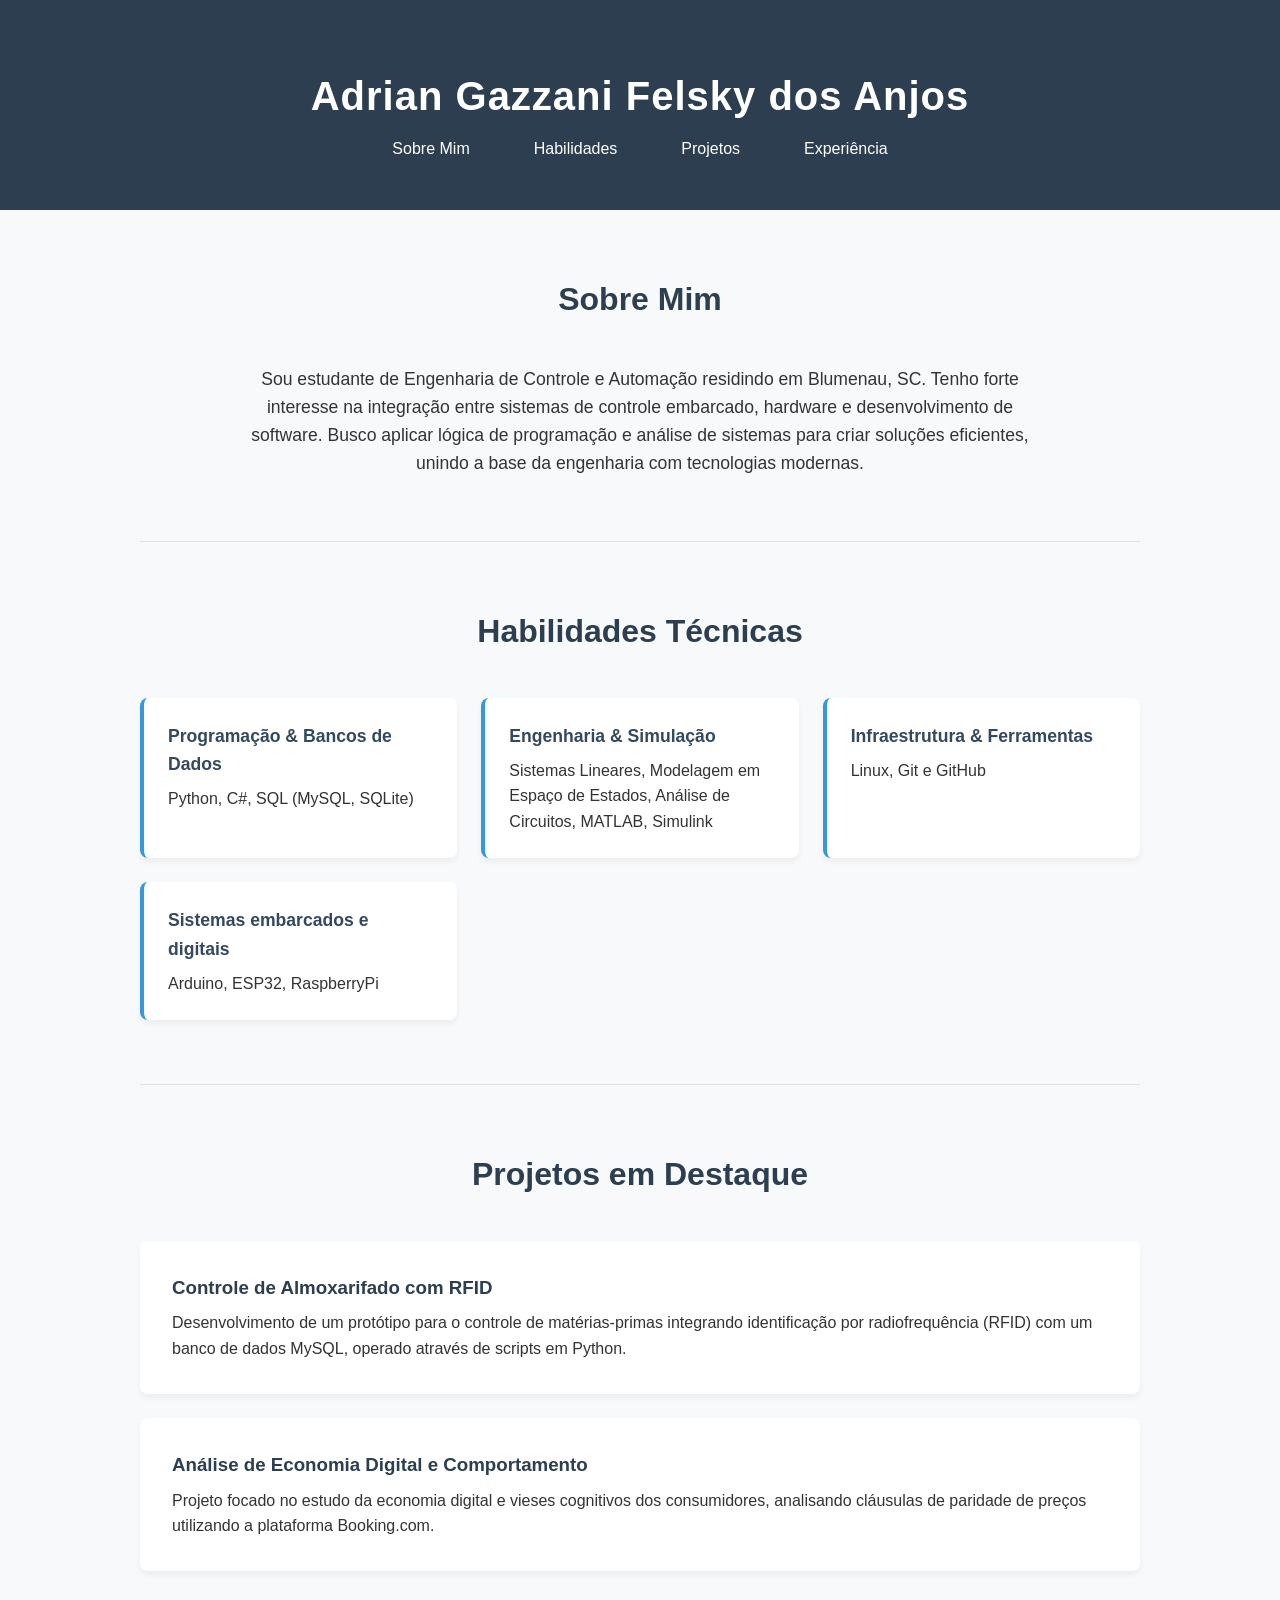
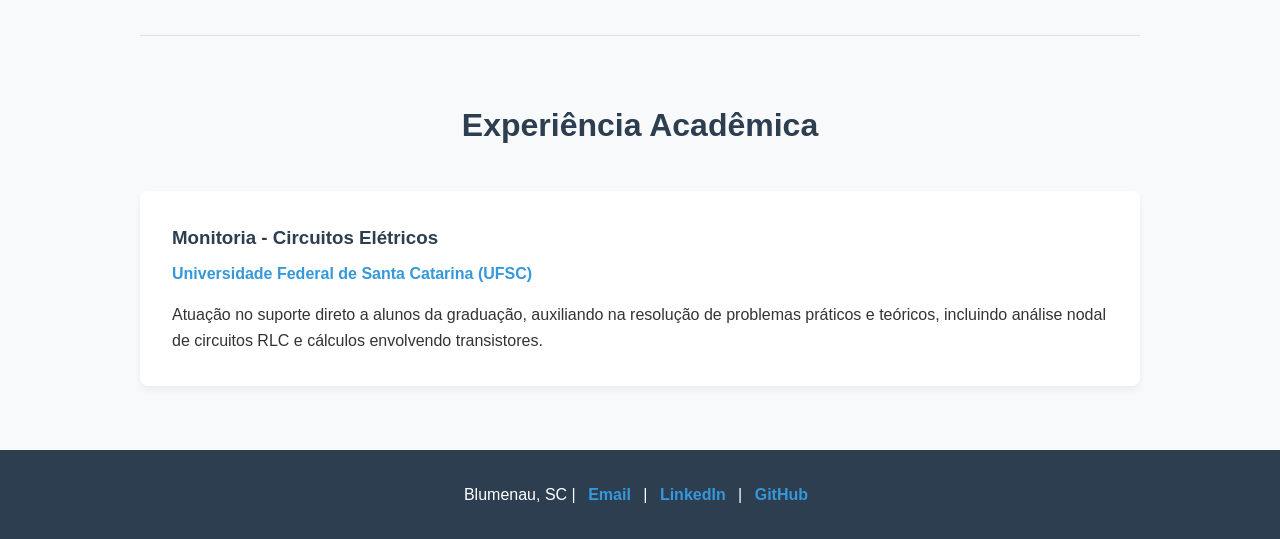
==== Módulo 4 - HTML5 e CSS3/Aula 2/portfolio2/index.html @ d0f96d9a "Aula 2 e portfólio." ====
<!DOCTYPE html>
<html lang="pt-BR">
<head>
    <meta charset="UTF-8">
    <meta name="viewport" content="width=device-width, initial-scale=1.0">
    <title>Adrian Gazzani | Portfólio</title>
    <link rel="stylesheet" href="style.css">
</head>
<body>
    <header>
        <div class="container">
            <h1>Adrian Gazzani Felsky dos Anjos</h1>
            <nav>
                <ul>
                    <li><a href="#sobre">Sobre Mim</a></li>
                    <li><a href="#habilidades">Habilidades</a></li>
                    <li><a href="#projetos">Projetos</a></li>
                    <li><a href="#experiencia">Experiência</a></li>
                </ul>
            </nav>
        </div>
    </header>

    <main class="container">
        <!-- Seção: Sobre Mim -->
        <section id="sobre" class="section">
            <h2>Sobre Mim</h2>
            <div class="about-content">
                <p>Sou estudante de Engenharia de Controle e Automação residindo em Blumenau, SC. Tenho forte interesse na integração entre sistemas de controle embarcado, hardware e desenvolvimento de software. Busco aplicar lógica de programação e análise de sistemas para criar soluções eficientes, unindo a base da engenharia com tecnologias modernas.</p>
            </div>
        </section>

        <!-- Seção: Habilidades Técnicas -->
        <section id="habilidades" class="section">
            <h2>Habilidades Técnicas</h2>
            <div class="skills-grid">
                <div class="skill-card">
                    <h3>Programação & Bancos de Dados</h3>
                    <p>Python, C#, SQL (MySQL, SQLite)</p>
                </div>
                <div class="skill-card">
                    <h3>Engenharia & Simulação</h3>
                    <p>Sistemas Lineares, Modelagem em Espaço de Estados, Análise de Circuitos, MATLAB, Simulink</p>
                </div>
                <div class="skill-card">
                    <h3>Infraestrutura & Ferramentas</h3>
                    <p>Linux, Git e GitHub</p>
                </div>
                <div class="skill-card">
                    <h3>Sistemas embarcados e digitais</h3>
                    <p>Arduino, ESP32, RaspberryPi</p>
                </div>
            </div>
        </section>

        <!-- Seção: Projetos -->
        <section id="projetos" class="section">
            <h2>Projetos em Destaque</h2>
            <div class="project-list">
                <article class="project-card">
                    <h3>Controle de Almoxarifado com RFID</h3>
                    <p>Desenvolvimento de um protótipo para o controle de matérias-primas integrando identificação por radiofrequência (RFID) com um banco de dados MySQL, operado através de scripts em Python.</p>
                </article>
                <article class="project-card">
                    <h3>Análise de Economia Digital e Comportamento</h3>
                    <p>Projeto focado no estudo da economia digital e vieses cognitivos dos consumidores, analisando cláusulas de paridade de preços utilizando a plataforma Booking.com.</p>
                </article>
            </div>
        </section>

        <!-- Seção: Experiência -->
        <section id="experiencia" class="section">
            <h2>Experiência Acadêmica</h2>
            <div class="experience-card">
                <h3>Monitoria - Circuitos Elétricos</h3>
                <p><strong>Universidade Federal de Santa Catarina (UFSC)</strong></p>
                <p>Atuação no suporte direto a alunos da graduação, auxiliando na resolução de problemas práticos e teóricos, incluindo análise nodal de circuitos RLC e cálculos envolvendo transistores.</p>
            </div>
        </section>
    </main>

    <footer>
        <div class="container">
            <p>Blumenau, SC | <a href="mailto:adriangazzani@gmail.com">Email</a> | <a href="https://linkedin.com/in/adriangazzani" target="_blank">LinkedIn</a> | <a href="https://github.com/adrianfelsky" target="_blank">GitHub</a></p>
        </div>
    </footer>
</body>
</html>
---- Módulo 4 - HTML5 e CSS3/Aula 2/portfolio2/style.css ----
/* Variáveis de cores para facilitar manutenção */
:root {
    --primary-color: #2c3e50;
    --secondary-color: #34495e;
    --accent-color: #3498db;
    --bg-color: #f8f9fa;
    --text-color: #333333;
    --card-bg: #ffffff;
}

/* Reset básico */
* {
    margin: 0;
    padding: 0;
    box-sizing: border-box;
    font-family: 'Segoe UI', Tahoma, Geneva, Verdana, sans-serif;
}

/* Tipografia e Fundo */
body {
    background-color: var(--bg-color);
    color: var(--text-color);
    line-height: 1.6;
}

/* Container centralizador */
.container {
    width: 90%;
    max-width: 1000px;
    margin: 0 auto;
}

/* Cabeçalho */
header {
    background-color: var(--primary-color);
    color: white;
    padding: 4rem 0 3rem;
    text-align: center;
}

header h1 {
    font-size: 2.5rem;
    margin-bottom: 0.5rem;
    letter-spacing: 1px;
}

header p {
    font-size: 1.2rem;
    color: #bdc3c7;
    margin-bottom: 2.5rem;
}

/* Navegação Principal */
nav ul {
    list-style: none;
    display: flex;
    justify-content: center;
    gap: 2rem;
    flex-wrap: wrap;
}

nav a {
    color: white;
    text-decoration: none;
    font-weight: 500;
    padding: 0.5rem 1rem;
    border-radius: 4px;
    transition: background-color 0.3s ease;
}

nav a:hover {
    background-color: var(--accent-color);
}

/* Configuração geral das seções */
.section {
    padding: 4rem 0;
    border-bottom: 1px solid #e0e0e0;
}

.section:last-of-type {
    border-bottom: none;
}

.section h2 {
    text-align: center;
    font-size: 2rem;
    margin-bottom: 2.5rem;
    color: var(--primary-color);
}

/* Sobre Mim */
.about-content {
    max-width: 800px;
    margin: 0 auto;
    text-align: center;
    font-size: 1.1rem;
}

/* Habilidades (CSS Grid) */
.skills-grid {
    display: grid;
    grid-template-columns: repeat(auto-fit, minmax(280px, 1fr));
    gap: 1.5rem;
}

.skill-card {
    background: var(--card-bg);
    padding: 1.5rem;
    border-radius: 8px;
    box-shadow: 0 4px 6px rgba(0,0,0,0.05);
    border-left: 4px solid var(--accent-color);
    transition: transform 0.2s ease;
}

.skill-card:hover {
    transform: translateY(-5px);
}

.skill-card h3 {
    font-size: 1.1rem;
    margin-bottom: 0.5rem;
    color: var(--secondary-color);
}

/* Projetos e Experiência */
.project-list, .experience-card-container {
    display: flex;
    flex-direction: column;
    gap: 1.5rem;
}

.project-card, .experience-card {
    background: var(--card-bg);
    padding: 2rem;
    border-radius: 8px;
    box-shadow: 0 4px 6px rgba(0,0,0,0.05);
}

.project-card h3, .experience-card h3 {
    color: var(--primary-color);
    margin-bottom: 0.5rem;
}

.experience-card strong {
    display: block;
    color: var(--accent-color);
    margin-bottom: 1rem;
}

/* Rodapé */
footer {
    text-align: center;
    padding: 2rem 0;
    background-color: var(--primary-color);
    color: white;
}

footer a {
    color: var(--accent-color);
    text-decoration: none;
    margin: 0 0.5rem;
    font-weight: bold;
}

footer a:hover {
    text-decoration: underline;
}

/* Responsividade adicional */
@media (max-width: 768px) {
    header h1 {
        font-size: 2rem;
    }
    
    nav ul {
        gap: 1rem;
    }
}
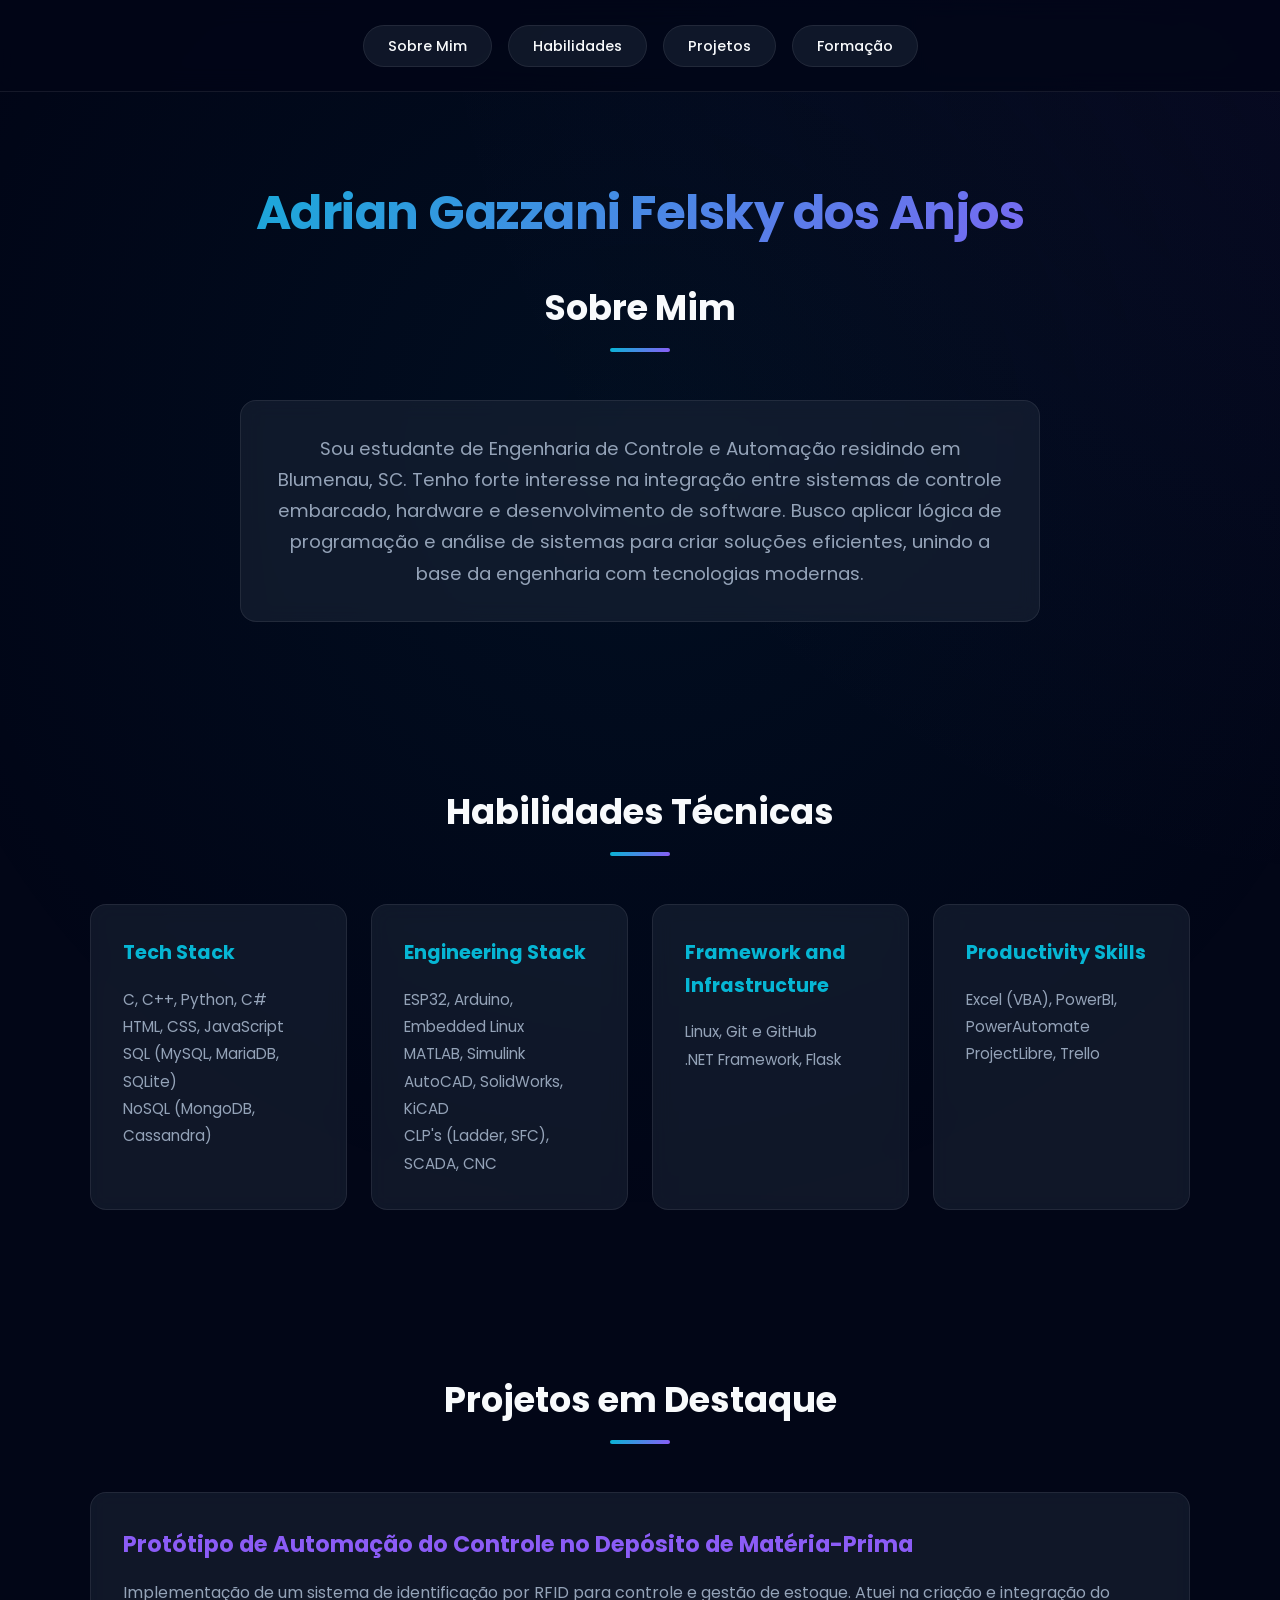
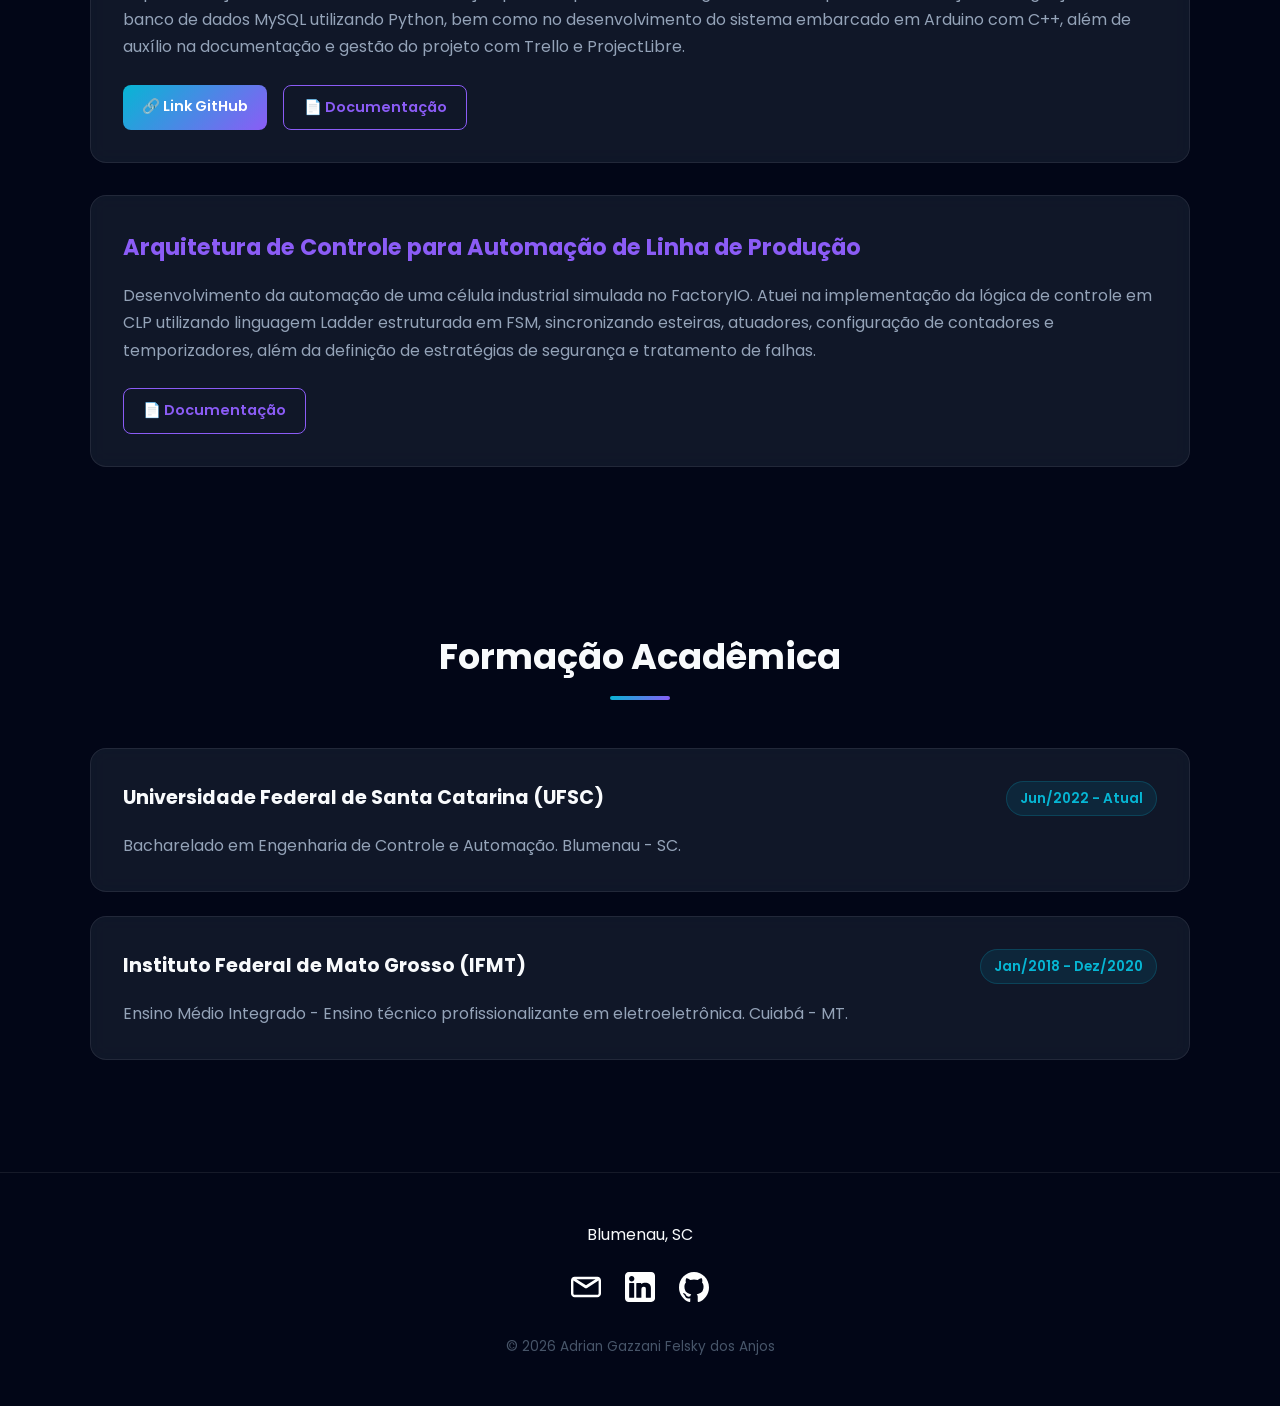
==== commit 709deaf3: "Atualização do portfólio." ====
--- a/Módulo 4 - HTML5 e CSS3/Aula 2/portfolio2/index.html
+++ b/Módulo 4 - HTML5 e CSS3/Aula 2/portfolio2/index.html
@@ -4,18 +4,23 @@
     <meta charset="UTF-8">
     <meta name="viewport" content="width=device-width, initial-scale=1.0">
     <title>Adrian Gazzani | Portfólio</title>
+    <link href="https://fonts.googleapis.com/css2?family=Poppins:wght@300;400;600;700&display=swap" rel="stylesheet">
     <link rel="stylesheet" href="style.css">
 </head>
+
 <body>
+    <!-- Fundo animado (opcional, feito via CSS) -->
+    <div class="bg-animation"></div>
+
     <header>
         <div class="container">
-            <h1>Adrian Gazzani Felsky dos Anjos</h1>
+            <!-- <h1 class="gradient-text">Adrian Gazzani Felsky dos Anjos</h1> -->
             <nav>
                 <ul>
                     <li><a href="#sobre">Sobre Mim</a></li>
                     <li><a href="#habilidades">Habilidades</a></li>
                     <li><a href="#projetos">Projetos</a></li>
-                    <li><a href="#experiencia">Experiência</a></li>
+                    <li><a href="#formacao">Formação</a></li>
                 </ul>
             </nav>
         </div>
@@ -23,65 +28,106 @@
 
     <main class="container">
         <!-- Seção: Sobre Mim -->
-        <section id="sobre" class="section">
+        <section id="sobre">
+            <h1 class="gradient-text">Adrian Gazzani Felsky dos Anjos</h1>
             <h2>Sobre Mim</h2>
-            <div class="about-content">
+            <div class="about-content glass-panel">
                 <p>Sou estudante de Engenharia de Controle e Automação residindo em Blumenau, SC. Tenho forte interesse na integração entre sistemas de controle embarcado, hardware e desenvolvimento de software. Busco aplicar lógica de programação e análise de sistemas para criar soluções eficientes, unindo a base da engenharia com tecnologias modernas.</p>
             </div>
         </section>
 
         <!-- Seção: Habilidades Técnicas -->
-        <section id="habilidades" class="section">
+        <section id="habilidades">
             <h2>Habilidades Técnicas</h2>
             <div class="skills-grid">
-                <div class="skill-card">
-                    <h3>Programação & Bancos de Dados</h3>
-                    <p>Python, C#, SQL (MySQL, SQLite)</p>
+                <div class="skill-card glass-panel">
+                    <h3>Tech Stack</h3>
+                    <p>
+                        C, C++, Python, C#<br>
+                        HTML, CSS, JavaScript<br>
+                        SQL (MySQL, MariaDB, SQLite)<br>
+                        NoSQL (MongoDB, Cassandra)
+                    </p>
                 </div>
-                <div class="skill-card">
-                    <h3>Engenharia & Simulação</h3>
-                    <p>Sistemas Lineares, Modelagem em Espaço de Estados, Análise de Circuitos, MATLAB, Simulink</p>
+                <div class="skill-card glass-panel">
+                    <h3>Engineering Stack</h3>
+                    <p>
+                        ESP32, Arduino, Embedded Linux<br>
+                        MATLAB, Simulink<br>AutoCAD, SolidWorks, KiCAD<br>
+                        CLP's (Ladder, SFC), SCADA, CNC
+                    </p>
                 </div>
-                <div class="skill-card">
-                    <h3>Infraestrutura & Ferramentas</h3>
-                    <p>Linux, Git e GitHub</p>
+                <div class="skill-card glass-panel">
+                    <h3>Framework and Infrastructure</h3>
+                    <p>
+                        Linux, Git e GitHub<br>
+                        .NET Framework, Flask<br>
+                    </p>
                 </div>
-                <div class="skill-card">
-                    <h3>Sistemas embarcados e digitais</h3>
-                    <p>Arduino, ESP32, RaspberryPi</p>
+                <div class="skill-card glass-panel">
+                    <h3>Productivity Skills</h3>
+                    <p>
+                        Excel (VBA), PowerBI, PowerAutomate<br>
+                        ProjectLibre, Trello
+                    </p>
                 </div>
             </div>
         </section>
 
         <!-- Seção: Projetos -->
-        <section id="projetos" class="section">
+        <section id="projetos">
             <h2>Projetos em Destaque</h2>
             <div class="project-list">
-                <article class="project-card">
-                    <h3>Controle de Almoxarifado com RFID</h3>
-                    <p>Desenvolvimento de um protótipo para o controle de matérias-primas integrando identificação por radiofrequência (RFID) com um banco de dados MySQL, operado através de scripts em Python.</p>
+                <article class="project-card glass-panel">
+                    <h3>Protótipo de Automação do Controle no Depósito de Matéria-Prima</h3>
+                    <p>Implementação de um sistema de identificação por RFID para controle e gestão de estoque. Atuei na criação e integração do banco de dados MySQL utilizando Python, bem como no desenvolvimento do sistema embarcado em Arduino com C++, além de auxílio na documentação e gestão do projeto com Trello e ProjectLibre.</p>
+                    <div class="project-links">
+                        <a href="#" class="btn">🔗 Link GitHub</a>
+                        <a href="#" class="btn btn-outline">📄 Documentação</a>
+                    </div>
                 </article>
-                <article class="project-card">
-                    <h3>Análise de Economia Digital e Comportamento</h3>
-                    <p>Projeto focado no estudo da economia digital e vieses cognitivos dos consumidores, analisando cláusulas de paridade de preços utilizando a plataforma Booking.com.</p>
+                <article class="project-card glass-panel">
+                    <h3>Arquitetura de Controle para Automação de Linha de Produção</h3>
+                    <p>Desenvolvimento da automação de uma célula industrial simulada no FactoryIO. Atuei na implementação da lógica de controle em CLP utilizando linguagem Ladder estruturada em FSM, sincronizando esteiras, atuadores, configuração de contadores e temporizadores, além da definição de estratégias de segurança e tratamento de falhas.</p>
+                    <div class="project-links">
+                        <a href="#" class="btn btn-outline">📄 Documentação</a>
+                    </div>
                 </article>
             </div>
         </section>
 
-        <!-- Seção: Experiência -->
-        <section id="experiencia" class="section">
-            <h2>Experiência Acadêmica</h2>
-            <div class="experience-card">
-                <h3>Monitoria - Circuitos Elétricos</h3>
-                <p><strong>Universidade Federal de Santa Catarina (UFSC)</strong></p>
-                <p>Atuação no suporte direto a alunos da graduação, auxiliando na resolução de problemas práticos e teóricos, incluindo análise nodal de circuitos RLC e cálculos envolvendo transistores.</p>
+        <!-- Seção: Formação Acadêmica -->
+        <section id="formacao">
+            <h2>Formação Acadêmica</h2>
+            <div class="formacao-list">
+                <div class="formacao-card glass-panel">
+                    <div class="formacao-card-header">
+                        <h3>Universidade Federal de Santa Catarina (UFSC)</h3>
+                        <span class="cv-date tag">Jun/2022 - Atual</span>
+                    </div>
+                    <p>Bacharelado em Engenharia de Controle e Automação. Blumenau - SC.</p>
+                </div>
+
+                <div class="formacao-card glass-panel">
+                    <div class="formacao-card-header">
+                        <h3>Instituto Federal de Mato Grosso (IFMT)</h3>
+                        <span class="cv-date tag">Jan/2018 - Dez/2020</span>
+                    </div>
+                    <p>Ensino Médio Integrado - Ensino técnico profissionalizante em eletroeletrônica. Cuiabá - MT.</p>
+                </div>
             </div>
         </section>
     </main>
 
     <footer>
         <div class="container">
-            <p>Blumenau, SC | <a href="mailto:adriangazzani@gmail.com">Email</a> | <a href="https://linkedin.com/in/adriangazzani" target="_blank">LinkedIn</a> | <a href="https://github.com/adrianfelsky" target="_blank">GitHub</a></p>
+            <p>Blumenau, SC</p>
+            <div class="footer-links">
+                <a href="mailto:adriangazzani@gmail.com"><img src="email.svg"></a>
+                <a href="https://linkedin.com/in/adriangazzani" target="_blank"><img src="linkedin.svg"></a>
+                <a href="https://github.com/adrianfelsky" target="_blank"><img src="github.svg"></a>
+            </div>
+            <p class="copyright">© 2026 Adrian Gazzani Felsky dos Anjos</p>
         </div>
     </footer>
 </body>
--- a/Módulo 4 - HTML5 e CSS3/Aula 2/portfolio2/style.css
+++ b/Módulo 4 - HTML5 e CSS3/Aula 2/portfolio2/style.css
@@ -1,92 +1,154 @@
-/* Variáveis de cores para facilitar manutenção */
+/* Paleta de Cores Tech / Cyber */
 :root {
-    --primary-color: #2c3e50;
-    --secondary-color: #34495e;
-    --accent-color: #3498db;
-    --bg-color: #f8f9fa;
-    --text-color: #333333;
-    --card-bg: #ffffff;
-}
-
-/* Reset básico */
+    --bg-dark: #0f172a;        /* Fundo principal escuro */
+    --bg-darker: #020617;      /* Fundo mais escuro */
+    --accent-cyan: #06b6d4;    /* Ciano Neon */
+    --accent-purple: #8b5cf6;  /* Roxo moderno */
+    --text-main: #f8fafc;      /* Texto claro */
+    --text-muted: #94a3b8;     /* Texto secundário */
+    --glass-bg: rgba(30, 41, 59, 0.5); /* Fundo dos cards */
+    --glass-border: rgba(255, 255, 255, 0.08);
+    
+    /* Gradiente principal */
+    --primary-gradient: linear-gradient(135deg, var(--accent-cyan), var(--accent-purple));
+}
+
+/* Reset básico e Scroll suave */
 * {
     margin: 0;
     padding: 0;
     box-sizing: border-box;
-    font-family: 'Segoe UI', Tahoma, Geneva, Verdana, sans-serif;
-}
-
-/* Tipografia e Fundo */
+    font-family: 'Poppins', sans-serif;
+}
+
+html {
+    scroll-behavior: smooth;
+}
+
 body {
-    background-color: var(--bg-color);
-    color: var(--text-color);
-    line-height: 1.6;
+    background-color: var(--bg-darker);
+    color: var(--text-main);
+    line-height: 1.7;
+    position: relative;
+    overflow-x: hidden;
+}
+
+/* Efeito de luz no fundo (Opcional, dá um charme absurdo) */
+.bg-animation {
+    position: fixed;
+    top: -50%;
+    left: -50%;
+    width: 200%;
+    height: 200%;
+    background: radial-gradient(circle at 50% 50%, rgba(6, 182, 212, 0.05) 0%, transparent 50%),
+                radial-gradient(circle at 80% 20%, rgba(139, 92, 246, 0.05) 0%, transparent 40%);
+    z-index: -1;
+    pointer-events: none;
 }
 
 /* Container centralizador */
 .container {
     width: 90%;
-    max-width: 1000px;
+    max-width: 1100px;
     margin: 0 auto;
 }
 
-/* Cabeçalho */
+/* Cabeçalho Fixo (Sticky) com Glassmorphism */
 header {
-    background-color: var(--primary-color);
-    color: white;
-    padding: 4rem 0 3rem;
-    text-align: center;
-}
-
-header h1 {
-    font-size: 2.5rem;
-    margin-bottom: 0.5rem;
-    letter-spacing: 1px;
-}
-
-header p {
-    font-size: 1.2rem;
-    color: #bdc3c7;
-    margin-bottom: 2.5rem;
-}
-
-/* Navegação Principal */
+    background: rgba(2, 6, 23, 0.8);
+    backdrop-filter: blur(12px);
+    -webkit-backdrop-filter: blur(12px);
+    border-bottom: 1px solid var(--glass-border);
+    padding: 2rem 0;
+    position: sticky;
+    top: 0;
+    z-index: 1000;
+    text-align: center;
+}
+
+/* Navegação Principal - Estilo Pílulas */
 nav ul {
     list-style: none;
     display: flex;
     justify-content: center;
-    gap: 2rem;
+    gap: 1rem;
     flex-wrap: wrap;
 }
 
 nav a {
-    color: white;
+    color: var(--text-main);
+    background-color: var(--glass-bg);
+    border: 1px solid var(--glass-border);
     text-decoration: none;
     font-weight: 500;
-    padding: 0.5rem 1rem;
-    border-radius: 4px;
-    transition: background-color 0.3s ease;
+    font-size: 0.9rem;
+    padding: 0.6rem 1.5rem;
+    border-radius: 30px;
+    transition: all 0.3s ease;
 }
 
 nav a:hover {
-    background-color: var(--accent-color);
+    background: var(--primary-gradient);
+    border-color: transparent;
+    box-shadow: 0 0 15px rgba(6, 182, 212, 0.4);
+    transform: translateY(-2px);
+}
+
+/* Texto com Gradiente (O "Tchan" do design) */
+.gradient-text {
+    background: var(--primary-gradient);
+    -webkit-background-clip: text;
+    -webkit-text-fill-color: transparent;
+    background-clip: text;
 }
 
 /* Configuração geral das seções */
-.section {
-    padding: 4rem 0;
-    border-bottom: 1px solid #e0e0e0;
-}
-
-.section:last-of-type {
-    border-bottom: none;
-}
-
-.section h2 {
-    text-align: center;
-    font-size: 2rem;
-    margin-bottom: 2.5rem;
-    color: var(--primary-color);
+section {
+    padding: 5rem 0;
+}
+
+section h1 {
+    text-align: center;
+    font-size: 3rem;
+    font-weight: 700;
+    margin-bottom: 1.5rem;
+    letter-spacing: -0.5px;
+}
+
+section h2 {
+    text-align: center;
+    font-size: 2.2rem;
+    margin-bottom: 3rem;
+    color: var(--text-main);
+    position: relative;
+}
+
+/* Linha decorativa embaixo dos títulos das seções */
+section h2::after {
+    content: '';
+    display: block;
+    width: 60px;
+    height: 4px;
+    background: var(--primary-gradient);
+    margin: 10px auto 0;
+    border-radius: 2px;
+}
+
+/* Efeito Glassmorphism Genérico para Cards */
+.glass-panel {
+    background: var(--glass-bg);
+    border: 1px solid var(--glass-border);
+    border-radius: 16px;
+    backdrop-filter: blur(10px);
+    -webkit-backdrop-filter: blur(10px);
+    padding: 2rem;
+    transition: transform 0.3s ease, box-shadow 0.3s ease, border-color 0.3s ease;
+}
+
+.glass-panel:hover {
+    transform: translateY(-5px);
+    border-color: rgba(6, 182, 212, 0.3);
+    box-shadow: 0 10px 30px -10px rgba(6, 182, 212, 0.2);
 }
 
 /* Sobre Mim */
@@ -94,86 +156,175 @@
     max-width: 800px;
     margin: 0 auto;
     text-align: center;
-    font-size: 1.1rem;
+    font-size: 1.15rem;
+    color: var(--text-muted);
 }
 
 /* Habilidades (CSS Grid) */
 .skills-grid {
     display: grid;
-    grid-template-columns: repeat(auto-fit, minmax(280px, 1fr));
+    grid-template-columns: repeat(auto-fit, minmax(250px, 1fr));
     gap: 1.5rem;
 }
 
-.skill-card {
-    background: var(--card-bg);
-    padding: 1.5rem;
+.skill-card h3 {
+    font-size: 1.2rem;
+    margin-bottom: 1rem;
+    color: var(--accent-cyan);
+    display: flex;
+    align-items: center;
+    gap: 10px;
+}
+
+.skill-card p {
+    color: var(--text-muted);
+    font-size: 0.95rem;
+    line-height: 1.8;
+}
+
+.skill-card strong {
+    color: var(--text-main);
+}
+
+/* Projetos */
+.project-list {
+    display: flex;
+    flex-direction: column;
+    gap: 2rem;
+}
+
+.project-card h3 {
+    color: var(--accent-purple);
+    margin-bottom: 1rem;
+    font-size: 1.4rem;
+}
+
+.project-card p {
+    color: var(--text-muted);
+    margin-bottom: 1.5rem;
+}
+
+/* Botões dos Projetos */
+.project-links {
+    display: flex;
+    gap: 1rem;
+    flex-wrap: wrap;
+}
+
+.btn {
+    display: inline-block;
+    padding: 0.6rem 1.2rem;
     border-radius: 8px;
-    box-shadow: 0 4px 6px rgba(0,0,0,0.05);
-    border-left: 4px solid var(--accent-color);
-    transition: transform 0.2s ease;
-}
-
-.skill-card:hover {
-    transform: translateY(-5px);
-}
-
-.skill-card h3 {
-    font-size: 1.1rem;
-    margin-bottom: 0.5rem;
-    color: var(--secondary-color);
-}
-
-/* Projetos e Experiência */
-.project-list, .experience-card-container {
+    text-decoration: none;
+    font-weight: 600;
+    font-size: 0.9rem;
+    transition: all 0.3s ease;
+    background: var(--primary-gradient);
+    color: white;
+    border: none;
+}
+
+.btn:hover {
+    box-shadow: 0 0 15px rgba(139, 92, 246, 0.5);
+    transform: translateY(-2px);
+}
+
+.btn-outline {
+    background: transparent;
+    border: 1px solid var(--accent-purple);
+    color: var(--accent-purple);
+}
+
+.btn-outline:hover {
+    background: rgba(139, 92, 246, 0.1);
+    box-shadow: none;
+}
+
+/* Formação Acadêmica */
+.formacao-list {
     display: flex;
     flex-direction: column;
     gap: 1.5rem;
 }
 
-.project-card, .experience-card {
-    background: var(--card-bg);
-    padding: 2rem;
-    border-radius: 8px;
-    box-shadow: 0 4px 6px rgba(0,0,0,0.05);
-}
-
-.project-card h3, .experience-card h3 {
-    color: var(--primary-color);
-    margin-bottom: 0.5rem;
-}
-
-.experience-card strong {
-    display: block;
-    color: var(--accent-color);
+.formacao-card-header {
+    display: flex;
+    justify-content: space-between;
+    align-items: center;
     margin-bottom: 1rem;
+    flex-wrap: wrap;
+    gap: 1rem;
+}
+
+.formacao-card-header h3 {
+    color: var(--text-main);
+    font-size: 1.2rem;
+}
+
+.tag {
+    background: rgba(6, 182, 212, 0.1);
+    color: var(--accent-cyan);
+    padding: 0.3rem 0.8rem;
+    border-radius: 20px;
+    font-size: 0.85rem;
+    font-weight: 600;
+    border: 1px solid rgba(6, 182, 212, 0.2);
+}
+
+.formacao-card p {
+    color: var(--text-muted);
 }
 
 /* Rodapé */
 footer {
     text-align: center;
-    padding: 2rem 0;
-    background-color: var(--primary-color);
-    color: white;
-}
-
-footer a {
-    color: var(--accent-color);
-    text-decoration: none;
-    margin: 0 0.5rem;
-    font-weight: bold;
-}
-
-footer a:hover {
-    text-decoration: underline;
-}
-
-/* Responsividade adicional */
+    padding: 3rem 0;
+    background-color: #020617;
+    border-top: 1px solid var(--glass-border);
+    margin-top: 2rem;
+}
+
+.footer-links {
+    margin: 1.5rem 0;
+    display: flex;
+    justify-content: center;
+    gap: 1.5rem;
+}
+
+.footer-links a img {
+    width: 30px;
+    height: 30px;
+    filter: invert(100%); /* Deixa o ícone totalmente branco */
+    /* Transition "all" garante que o brilho e a movimentação fiquem suaves */
+    transition: all 0.3s ease; 
+}
+
+/* Quando passar o mouse no link (a), aplica o efeito na imagem (img) */
+.footer-links a:hover img {
+    /* Mantém branco, mas adiciona uma sombra/brilho Neon da cor do seu Cyan */
+    filter: invert(100%) drop-shadow(0 0 10px var(--accent-cyan));
+    
+    /* Faz o ícone "saltar" levemente para cima */
+    transform: translateY(-4px); 
+}
+
+.copyright {
+    font-size: 0.85rem;
+    color: #475569;
+}
+
+/* Responsividade */
 @media (max-width: 768px) {
     header h1 {
-        font-size: 2rem;
+        font-size: 1.8rem;
     }
     
-    nav ul {
-        gap: 1rem;
+    .formacao-card-header {
+        flex-direction: column;
+        align-items: flex-start;
+    }
+    
+    section {
+        padding: 3rem 0;
     }
 }
